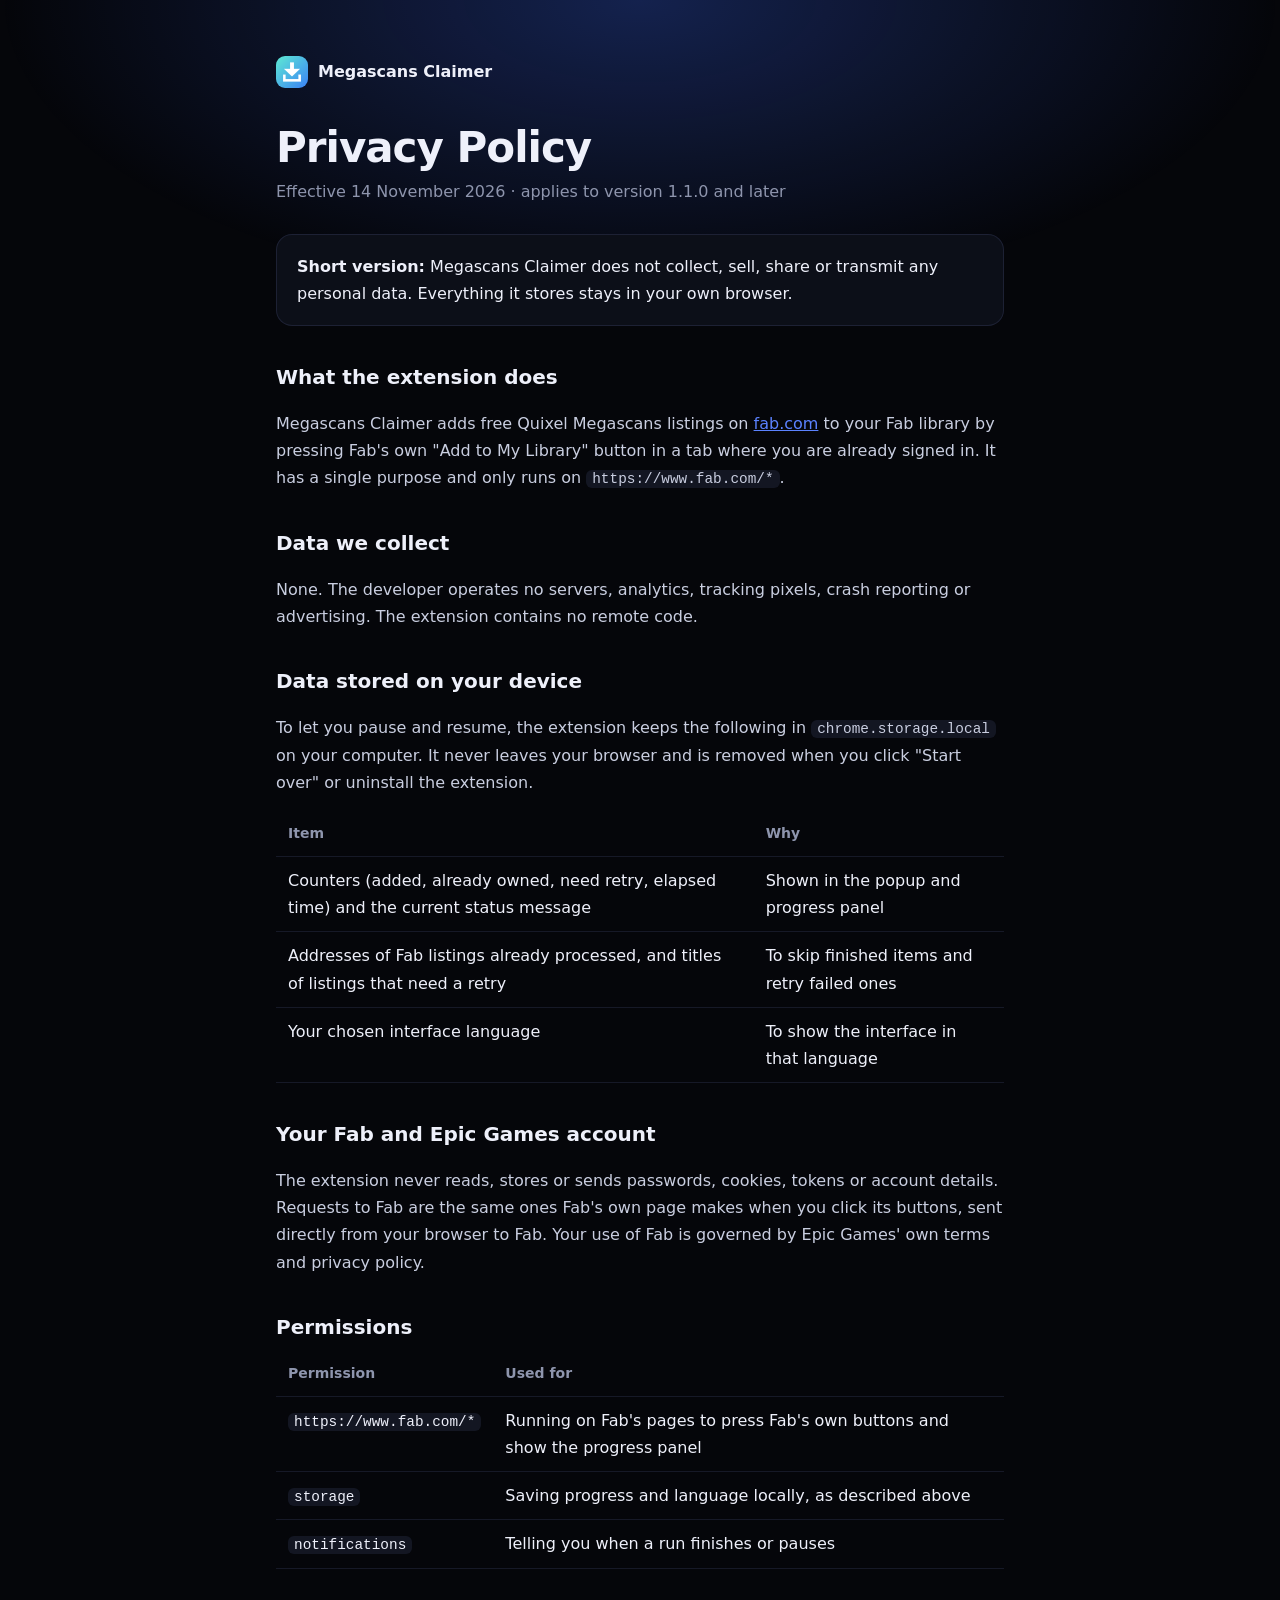
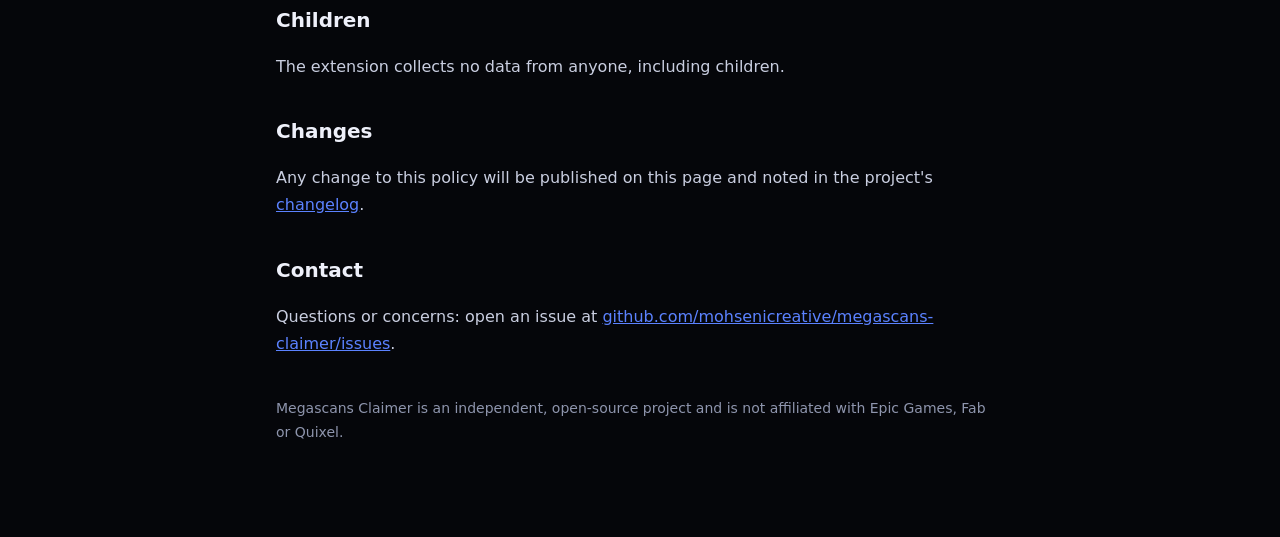
==== docs/privacy.html @ 2fc53b59 "Release 1.1.0: faster pacing, new engine, popup fixes, Web Store kit - Rewrite the claim engine inde" ====
<!doctype html>
<html lang="en">
<head>
<meta charset="utf-8">
<meta name="viewport" content="width=device-width, initial-scale=1">
<title>Privacy Policy · Megascans Claimer</title>
<meta name="description" content="Privacy policy for the Megascans Claimer browser extension.">
<link rel="icon" href="images/icon-128.png">
<style>
  :root { --bg: #05060a; --surface: #0c0f18; --line: rgba(148,163,255,.12); --text: #eef0fa; --muted: #8e95ad; --accent: #5b82ff; }
  * { box-sizing: border-box; }
  body { margin: 0; background: var(--bg); color: var(--text); font: 16px/1.7 "Inter", "Segoe UI", system-ui, sans-serif; }
  body::before { content: ""; position: fixed; inset: -300px 0 auto; height: 600px; pointer-events: none;
    background: radial-gradient(closest-side, rgba(61,107,255,.28), transparent); }
  main { position: relative; max-width: 760px; margin: 0 auto; padding: 56px 16px 80px; }
  a { color: var(--accent); }
  .brand { display: inline-flex; align-items: center; gap: 10px; text-decoration: none; color: var(--text); font-weight: 700; }
  .brand img { width: 32px; height: 32px; border-radius: 9px; }
  h1 { font-size: clamp(30px, 5vw, 42px); letter-spacing: -1px; line-height: 1.15; margin: 28px 0 6px; }
  .date { color: var(--muted); margin: 0 0 28px; }
  h2 { font-size: 20px; margin: 34px 0 8px; }
  p, li { color: #c9cee0; }
  .card { padding: 18px 20px; border-radius: 16px; background: var(--surface); border: 1px solid var(--line); }
  table { width: 100%; border-collapse: collapse; margin-top: 8px; }
  th, td { text-align: start; padding: 10px 12px; border-bottom: 1px solid var(--line); vertical-align: top; }
  th { color: var(--muted); font-weight: 600; font-size: 14px; }
  code { font-family: ui-monospace, Consolas, monospace; font-size: .9em; background: rgba(148,163,255,.1); padding: 1px 6px; border-radius: 6px; }
</style>
</head>
<body>
<main>
  <a class="brand" href="./"><img src="images/icon-128.png" alt="">Megascans Claimer</a>
  <h1>Privacy Policy</h1>
  <p class="date">Effective 14 November 2026 · applies to version 1.1.0 and later</p>

  <div class="card">
    <strong>Short version:</strong> Megascans Claimer does not collect, sell, share or transmit any personal data.
    Everything it stores stays in your own browser.
  </div>

  <h2>What the extension does</h2>
  <p>Megascans Claimer adds free Quixel Megascans listings on <a href="https://www.fab.com">fab.com</a> to your Fab library by pressing Fab's own "Add to My Library" button in a tab where you are already signed in. It has a single purpose and only runs on <code>https://www.fab.com/*</code>.</p>

  <h2>Data we collect</h2>
  <p>None. The developer operates no servers, analytics, tracking pixels, crash reporting or advertising. The extension contains no remote code.</p>

  <h2>Data stored on your device</h2>
  <p>To let you pause and resume, the extension keeps the following in <code>chrome.storage.local</code> on your computer. It never leaves your browser and is removed when you click "Start over" or uninstall the extension.</p>
  <table>
    <tr><th>Item</th><th>Why</th></tr>
    <tr><td>Counters (added, already owned, need retry, elapsed time) and the current status message</td><td>Shown in the popup and progress panel</td></tr>
    <tr><td>Addresses of Fab listings already processed, and titles of listings that need a retry</td><td>To skip finished items and retry failed ones</td></tr>
    <tr><td>Your chosen interface language</td><td>To show the interface in that language</td></tr>
  </table>

  <h2>Your Fab and Epic Games account</h2>
  <p>The extension never reads, stores or sends passwords, cookies, tokens or account details. Requests to Fab are the same ones Fab's own page makes when you click its buttons, sent directly from your browser to Fab. Your use of Fab is governed by Epic Games' own terms and privacy policy.</p>

  <h2>Permissions</h2>
  <table>
    <tr><th>Permission</th><th>Used for</th></tr>
    <tr><td><code>https://www.fab.com/*</code></td><td>Running on Fab's pages to press Fab's own buttons and show the progress panel</td></tr>
    <tr><td><code>storage</code></td><td>Saving progress and language locally, as described above</td></tr>
    <tr><td><code>notifications</code></td><td>Telling you when a run finishes or pauses</td></tr>
  </table>

  <h2>Children</h2>
  <p>The extension collects no data from anyone, including children.</p>

  <h2>Changes</h2>
  <p>Any change to this policy will be published on this page and noted in the project's <a href="https://github.com/mohsenicreative/megascans-claimer/blob/main/CHANGELOG.md">changelog</a>.</p>

  <h2>Contact</h2>
  <p>Questions or concerns: open an issue at <a href="https://github.com/mohsenicreative/megascans-claimer/issues">github.com/mohsenicreative/megascans-claimer/issues</a>.</p>

  <p style="margin-top:40px;color:var(--muted);font-size:14px">Megascans Claimer is an independent, open-source project and is not affiliated with Epic Games, Fab or Quixel.</p>
</main>
</body>
</html>
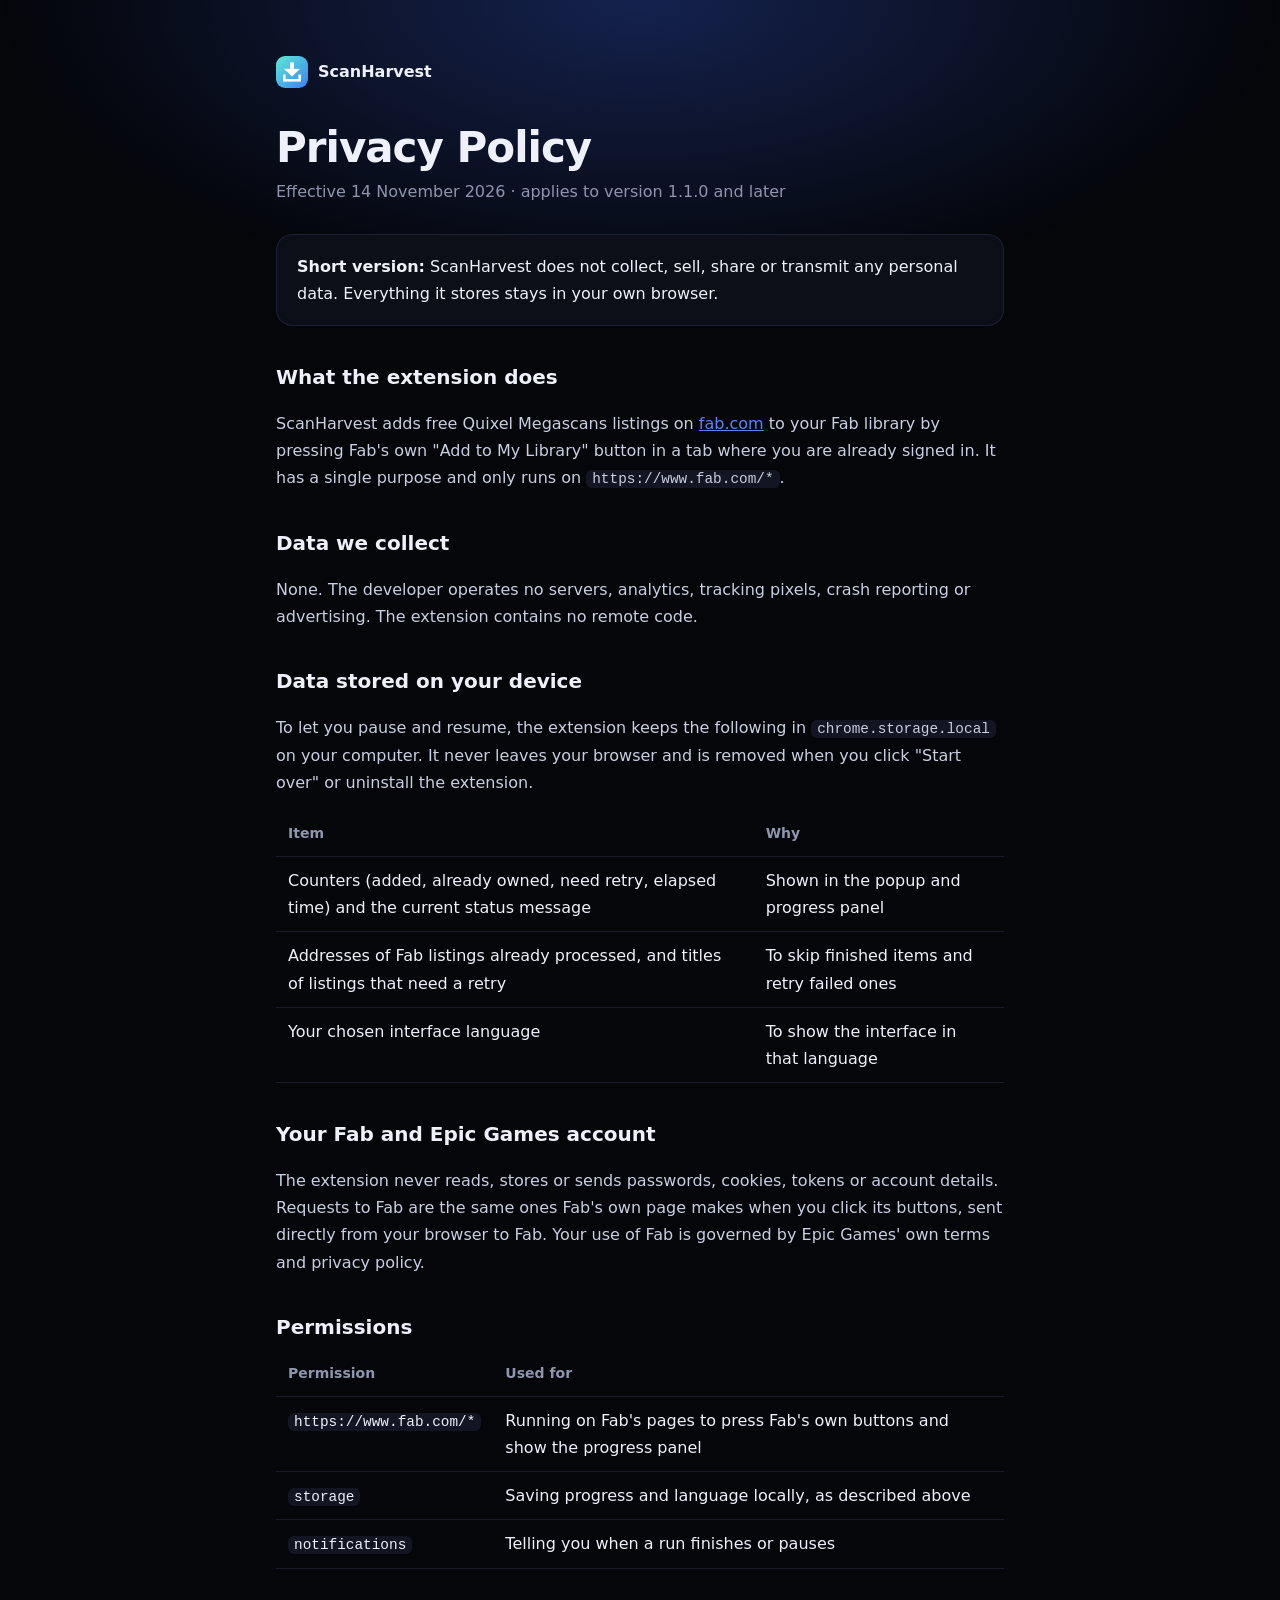
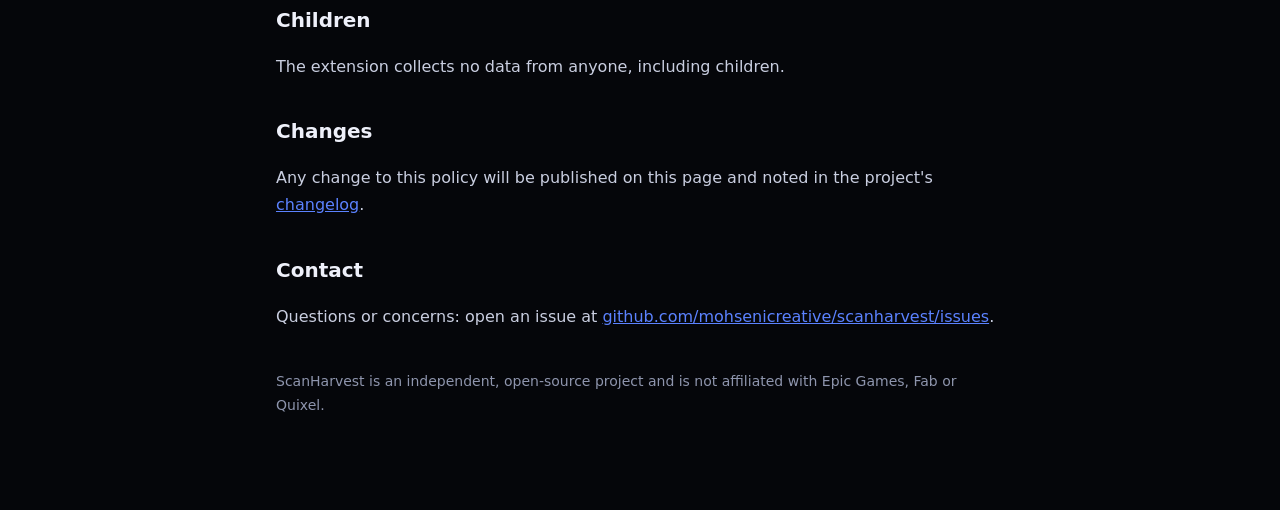
==== commit 0e1b637f: "Rename to ScanHarvest (1.2.0) Drop Epic/Fab/Quixel trademarks from the product name to avoid store r" ====
--- a/docs/privacy.html
+++ b/docs/privacy.html
@@ -3,8 +3,8 @@
 <head>
 <meta charset="utf-8">
 <meta name="viewport" content="width=device-width, initial-scale=1">
-<title>Privacy Policy · Megascans Claimer</title>
-<meta name="description" content="Privacy policy for the Megascans Claimer browser extension.">
+<title>Privacy Policy · ScanHarvest</title>
+<meta name="description" content="Privacy policy for the ScanHarvest browser extension.">
 <link rel="icon" href="images/icon-128.png">
 <style>
   :root { --bg: #05060a; --surface: #0c0f18; --line: rgba(148,163,255,.12); --text: #eef0fa; --muted: #8e95ad; --accent: #5b82ff; }
@@ -29,17 +29,17 @@
 </head>
 <body>
 <main>
-  <a class="brand" href="./"><img src="images/icon-128.png" alt="">Megascans Claimer</a>
+  <a class="brand" href="./"><img src="images/icon-128.png" alt="">ScanHarvest</a>
   <h1>Privacy Policy</h1>
   <p class="date">Effective 14 November 2026 · applies to version 1.1.0 and later</p>
 
   <div class="card">
-    <strong>Short version:</strong> Megascans Claimer does not collect, sell, share or transmit any personal data.
+    <strong>Short version:</strong> ScanHarvest does not collect, sell, share or transmit any personal data.
     Everything it stores stays in your own browser.
   </div>
 
   <h2>What the extension does</h2>
-  <p>Megascans Claimer adds free Quixel Megascans listings on <a href="https://www.fab.com">fab.com</a> to your Fab library by pressing Fab's own "Add to My Library" button in a tab where you are already signed in. It has a single purpose and only runs on <code>https://www.fab.com/*</code>.</p>
+  <p>ScanHarvest adds free Quixel Megascans listings on <a href="https://www.fab.com">fab.com</a> to your Fab library by pressing Fab's own "Add to My Library" button in a tab where you are already signed in. It has a single purpose and only runs on <code>https://www.fab.com/*</code>.</p>
 
   <h2>Data we collect</h2>
   <p>None. The developer operates no servers, analytics, tracking pixels, crash reporting or advertising. The extension contains no remote code.</p>
@@ -68,12 +68,12 @@
   <p>The extension collects no data from anyone, including children.</p>
 
   <h2>Changes</h2>
-  <p>Any change to this policy will be published on this page and noted in the project's <a href="https://github.com/mohsenicreative/megascans-claimer/blob/main/CHANGELOG.md">changelog</a>.</p>
+  <p>Any change to this policy will be published on this page and noted in the project's <a href="https://github.com/mohsenicreative/scanharvest/blob/main/CHANGELOG.md">changelog</a>.</p>
 
   <h2>Contact</h2>
-  <p>Questions or concerns: open an issue at <a href="https://github.com/mohsenicreative/megascans-claimer/issues">github.com/mohsenicreative/megascans-claimer/issues</a>.</p>
+  <p>Questions or concerns: open an issue at <a href="https://github.com/mohsenicreative/scanharvest/issues">github.com/mohsenicreative/scanharvest/issues</a>.</p>
 
-  <p style="margin-top:40px;color:var(--muted);font-size:14px">Megascans Claimer is an independent, open-source project and is not affiliated with Epic Games, Fab or Quixel.</p>
+  <p style="margin-top:40px;color:var(--muted);font-size:14px">ScanHarvest is an independent, open-source project and is not affiliated with Epic Games, Fab or Quixel.</p>
 </main>
 </body>
 </html>
